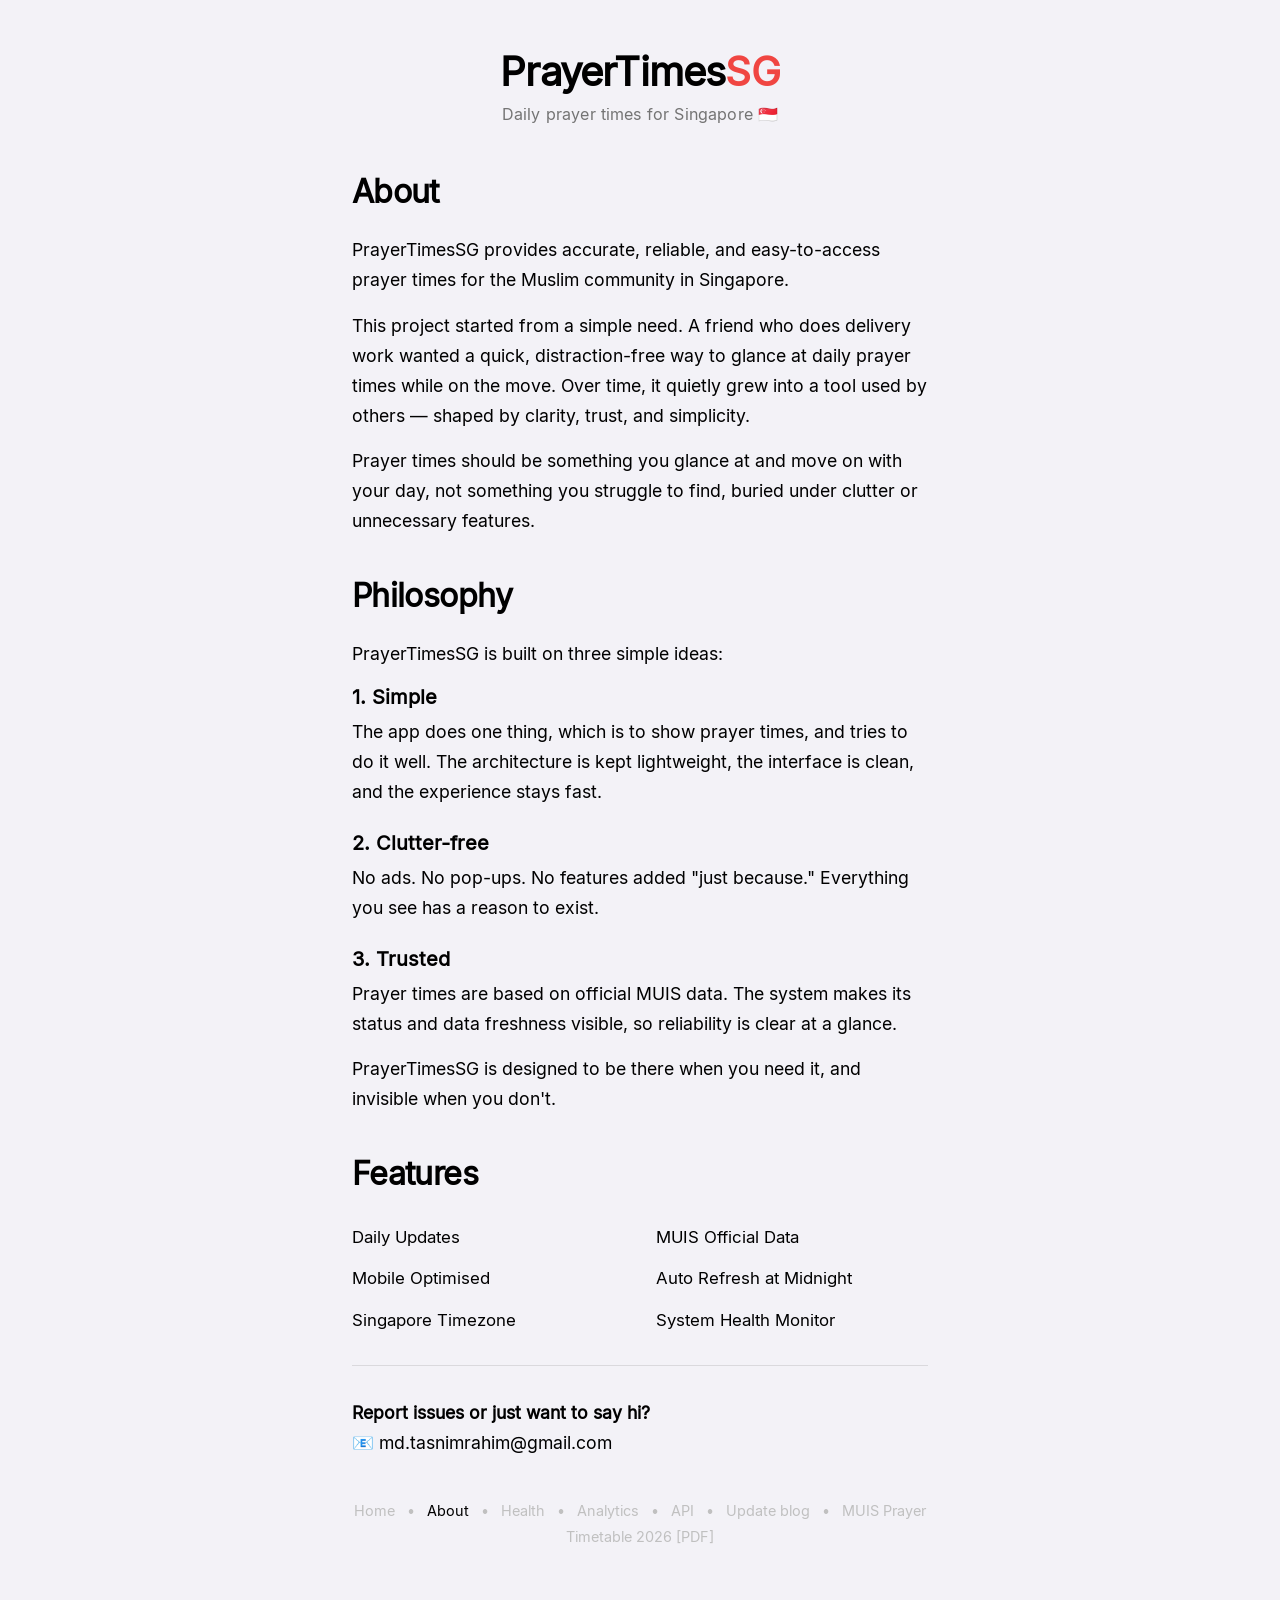
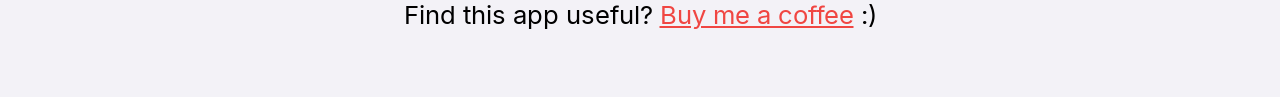
==== about.html @ 82bd1ba7 "git setup" ====
<!DOCTYPE html>
<html lang="en">
<head>
  <meta charset="UTF-8">
  <meta name="viewport" content="width=device-width, initial-scale=1.0">
  <title>About PrayerTimesSG | Ad-Free Singapore Muslim Prayer Times App</title>
  <meta name="description" content="Learn about PrayerTimesSG: a simple, ad-free prayer times app built for Singapore Muslims. Based on official MUIS data, designed for clarity and reliability.">
  
  <!-- Favicons -->
  <link rel="icon" type="image/x-icon" href="/favicon.ico">
  <link rel="icon" type="image/svg+xml" href="/favicon.svg">
  <link rel="icon" type="image/png" sizes="96x96" href="/favicon-96x96.png">
  <link rel="apple-touch-icon" sizes="180x180" href="/apple-touch-icon.png">
  <link rel="manifest" href="/site.webmanifest">
  <meta name="theme-color" content="#ffffff">
  <link rel="stylesheet" href="styles.css">
  <script src="https://tinylytics.app/embed/ZXsH-oBVTHiZp-DDNqx5.js" defer></script>
</head>
<body>
  <header class="header">
    <h1 class="title">
      <a href="index.html" class="title-link">PrayerTimes<span class="title-accent">SG</span></a>
    </h1>
    <p class="subtitle">Daily prayer times for Singapore 🇸🇬</p>
  </header>

  <main class="main">
    <article class="content-page-open">
      <section class="content-section">
        <h2 class="content-heading">About</h2>
        
        <p class="content-text">PrayerTimesSG provides accurate, reliable, and easy-to-access prayer times for the Muslim community in Singapore.</p>

        <p class="content-text">This project started from a simple need. A friend who does delivery work wanted a quick, distraction-free way to glance at daily prayer times while on the move. Over time, it quietly grew into a tool used by others — shaped by clarity, trust, and simplicity.</p>

        <p class="content-text">Prayer times should be something you glance at and move on with your day, not something you struggle to find, buried under clutter or unnecessary features.</p>
      </section>

      <section class="content-section">
        <h2 class="content-heading">Philosophy</h2>
        
        <p class="content-text">PrayerTimesSG is built on three simple ideas:</p>

        <div class="philosophy-item">
          <h3 class="philosophy-title">1. Simple</h3>
          <p class="content-text">The app does one thing, which is to show prayer times, and tries to do it well.
          The architecture is kept lightweight, the interface is clean, and the experience stays fast.</p>
        </div>

        <div class="philosophy-item">
          <h3 class="philosophy-title">2. Clutter-free</h3>
          <p class="content-text">No ads. No pop-ups. No features added "just because."
          Everything you see has a reason to exist.</p>
        </div>

        <div class="philosophy-item">
          <h3 class="philosophy-title">3. Trusted</h3>
          <p class="content-text">Prayer times are based on official MUIS data.
          The system makes its status and data freshness visible, so reliability is clear at a glance.</p>
        </div>

        <p class="content-text">PrayerTimesSG is designed to be there when you need it, and invisible when you don't.</p>
      </section>

      <section class="content-section">
        <h2 class="content-heading">Features</h2>
        
        <ul class="features-grid">
          <li class="feature-grid-item">Daily Updates</li>
          <li class="feature-grid-item">MUIS Official Data</li>
          <li class="feature-grid-item">Mobile Optimised</li>
          <li class="feature-grid-item">Auto Refresh at Midnight</li>
          <li class="feature-grid-item">Singapore Timezone</li>
          <li class="feature-grid-item">System Health Monitor</li>
        </ul>

        <p class="content-text contact-section">
          <strong>Report issues or just want to say hi?</strong><br>
          📧 <a href="mailto:md.tasnimrahim@gmail.com" class="email-link">md.tasnimrahim@gmail.com</a>
        </p>
      </section>
    </article>

    <nav class="footer-nav">
      <a href="index.html" class="nav-link">Home</a>
      <span class="nav-separator">•</span>
      <a href="about.html" class="nav-link active">About</a>
      <span class="nav-separator">•</span>
      <a href="health.html" class="nav-link">Health</a>
      <span class="nav-separator">•</span>
      <a href="https://tinylytics.app/public/BXTp9qxuuwQ3bisB6ohq" target="_blank" rel="noopener noreferrer" class="nav-link">Analytics</a>
      <span class="nav-separator">•</span>
      <a href="https://api.prayertimes.sg" target="_blank" rel="noopener noreferrer" class="nav-link">API</a>
      <span class="nav-separator">•</span>
      <a href="https://updates.prayertimes.sg" target="_blank" rel="noopener noreferrer" class="nav-link">Update blog</a>
      <span class="nav-separator">•</span>
      <a href="https://isomer-user-content.by.gov.sg/48/f989baef-c5eb-440e-b3bb-874626a0664e/Prayer%20timetable%202026.pdf" target="_blank" rel="noopener noreferrer" class="nav-link">MUIS Prayer Timetable 2026 [PDF]</a>
    </nav>

    <div class="support-section">
      <p class="support-text">Find this app useful? <a href="https://buymeacoffee.com/tasnimr" target="_blank" rel="noopener noreferrer" class="coffee-link">Buy me a coffee</a> :)</p>
    </div>
  </main>
</body>
</html>
---- styles.css ----
/* Inter font faces */
@font-face {
  font-family: 'Inter';
  src: url('fonts/Inter-ExtraLight.woff2') format('woff2');
  font-weight: 200;
  font-style: normal;
  font-display: swap;
}

@font-face {
  font-family: 'Inter';
  src: url('fonts/Inter-Light.woff2') format('woff2');
  font-weight: 300;
  font-style: normal;
  font-display: swap;
}

@font-face {
  font-family: 'Inter';
  src: url('fonts/Inter-Regular.woff2') format('woff2');
  font-weight: 400;
  font-style: normal;
  font-display: swap;
}

*,
*::before,
*::after {
  box-sizing: border-box;
}

:root {
  --color-black: #000000;
  --color-grey: #747474;
  --color-red: #f04642;
  --color-bg: #f3f2f7;
  --color-white: #ffffff;
  --border-color: rgba(116, 116, 116, 0.2);
}

body {
  margin: 0;
  min-height: 100vh;
  font-family: 'Inter', system-ui, sans-serif;
  background: var(--color-bg);
  color: var(--color-black);
  padding: 2rem 1rem 3rem;
  -webkit-font-smoothing: antialiased;
  -moz-osx-font-smoothing: grayscale;
}

/* Header */
.header {
  text-align: center;
  margin-bottom: 2.5rem;
}

.title {
  margin: 0 0 0.5rem;
  font-size: 1.85rem;
  font-weight: 600;
  letter-spacing: -0.02em;
  line-height: 1.2;
}

.title-link {
  color: var(--color-black);
  text-decoration: none;
  transition: opacity 0.2s ease;
}

.title-link:hover {
  opacity: 0.7;
}

.title-accent {
  color: var(--color-red);
}

.subtitle {
  margin: 0;
  font-size: 0.95rem;
  font-weight: 400;
  color: var(--color-grey);
  letter-spacing: 0.01em;
}

/* Main card */
.main {
  max-width: 28rem;
  margin: 0 auto;
}

.card {
  background: var(--color-white);
  border-radius: 20px;
  box-shadow: 0 4px 20px rgba(0, 0, 0, 0.06);
  padding: 1.5rem 1.25rem 1.75rem;
}

.card-dates {
  margin-bottom: 1.5rem;
  text-align: right;
}

.date-line {
  margin: 0;
  font-size: 1rem;
  line-height: 1.5;
}

.date-line + .date-line {
  margin-top: 0.05rem;
  font-size: 0.95rem;
  color: var(--color-grey);
}

/* Prayer list */
.prayer-list {
  list-style: none;
  margin: 0;
  padding: 0;
}

.prayer-item {
  display: flex;
  align-items: center;
  justify-content: space-between;
  padding: 1rem 0;
  border-bottom: 1px solid var(--border-color);
}

.prayer-item:last-child {
  border-bottom: none;
  padding-bottom: 0;
}

.prayer-item:first-child {
  padding-top: 0;
}

.prayer-time {
  display: flex;
  align-items: baseline;
  min-width: 9rem;
  justify-content: flex-start;
}

.prayer-time-value {
  font-size: 2.25rem;
  font-weight: 200;
  letter-spacing: -0.02em;
  line-height: 1.2;
  flex-shrink: 0;
  margin-right: 0.05em;
}

.prayer-time-period {
  font-size: 1.5rem;
  font-weight: 300;
  color: var(--color-grey);
  line-height: 1;
  margin-left: auto;
  text-align: right;
  width: 2.5rem;
  flex-shrink: 0;
}

.prayer-name {
  font-size: 0.95rem;
  font-weight: 400;
  color: var(--color-grey);
  letter-spacing: 0.01em;
}

/* Attribution */
.attribution {
  margin-top: 1.5rem;
  margin-bottom: 0;
  font-size: 0.7rem;
  color: var(--color-grey);
  text-align: center;
  line-height: 1.4;
}

.attribution-link {
  color: var(--color-black);
  text-decoration: none;
  font-weight: 400;
}

.attribution-link:hover {
  text-decoration: underline;
}

/* Server hint */
.server-hint {
  margin-top: 1rem;
  padding: 1rem;
  background: #f5f5f5;
  border-radius: 8px;
  font-size: 0.9rem;
  color: var(--color-grey);
  line-height: 1.6;
}

.server-hint code {
  background: #e8e8e8;
  padding: 0.15em 0.4em;
  border-radius: 4px;
  font-size: 0.9em;
}

/* Content pages (About, etc.) */
.content-page {
  background: var(--color-white);
  border-radius: 20px;
  box-shadow: 0 4px 20px rgba(0, 0, 0, 0.06);
  padding: 2rem 1.5rem;
  max-width: 100%;
}

.content-page-open {
  max-width: 100%;
  padding: 0;
}

.content-section {
  margin-bottom: 2.5rem;
}

.content-section:last-child {
  margin-bottom: 0;
}

.content-heading {
  margin: 0 0 1.25rem;
  font-size: 1.5rem;
  font-weight: 600;
  color: var(--color-black);
  letter-spacing: -0.02em;
}

.content-text {
  margin: 0 0 1rem;
  font-size: 1rem;
  font-weight: 400;
  color: var(--color-black);
  line-height: 1.7;
}

.content-text:last-child {
  margin-bottom: 0;
}

/* Philosophy section */
.philosophy-item {
  margin-bottom: 1.5rem;
}

.philosophy-item:last-of-type {
  margin-bottom: 1rem;
}

.philosophy-title {
  margin: 0 0 0.5rem;
  font-size: 1.1rem;
  font-weight: 600;
  color: var(--color-black);
}

/* Features grid */
.features-grid {
  list-style: none;
  margin: 1.5rem 0 0;
  padding: 0;
  display: grid;
  grid-template-columns: 1fr;
  gap: 0.75rem;
}

.feature-grid-item {
  font-size: 1rem;
  font-weight: 400;
  color: var(--color-black);
  padding: 0;
  line-height: 1.5;
}

/* Legacy features list (kept for backwards compatibility) */
.features-list {
  list-style: none;
  margin: 1.25rem 0;
  padding: 0;
}

.feature-item {
  display: flex;
  gap: 1rem;
  margin-bottom: 1.5rem;
  align-items: flex-start;
}

.feature-item:last-child {
  margin-bottom: 0;
}

.feature-icon {
  font-size: 1.5rem;
  flex-shrink: 0;
  line-height: 1;
}

.feature-content {
  font-size: 1rem;
  line-height: 1.6;
  color: var(--color-black);
}

.feature-content strong {
  font-weight: 600;
  display: block;
  margin-bottom: 0.25rem;
}

/* Contact section */
.contact-section {
  margin-top: 2rem;
  padding-top: 2rem;
  border-top: 1px solid var(--border-color);
}

.email-link {
  color: var(--color-black);
  text-decoration: none;
  font-weight: 400;
}

.email-link:hover {
  text-decoration: underline;
}

/* Footer navigation */
.footer-nav {
  margin-top: 2rem;
  text-align: center;
  font-size: 0.875rem;
  line-height: 1.8;
  font-weight: 400;
}

.nav-link {
  color: #c0c0c0;
  text-decoration: none;
  transition: color 0.2s ease;
}

.nav-link:hover {
  color: var(--color-black);
}

.nav-link.active {
  color: var(--color-black);
}

.nav-separator {
  color: #c0c0c0;
  margin: 0 0.5rem;
}

/* Support section */
.support-section {
  margin-top: 2.5rem;
  text-align: center;
}

.support-text {
  margin: 0;
  font-size: 1.5rem;
  font-weight: 400;
  color: var(--color-black);
  line-height: 1.4;
}

.coffee-link {
  color: var(--color-red);
  text-decoration: underline;
  font-weight: 400;
  transition: opacity 0.2s ease;
}

.coffee-link:hover {
  opacity: 0.8;
}

/* Responsive */
@media (max-width: 479px) {
  body {
    padding: 2rem 0.75rem 1rem;
  }

  .header {
    margin-bottom: 1.25rem;
  }

  .title {
    font-size: 1.5rem;
    margin-bottom: 0.25rem;
  }

  .subtitle {
    font-size: 0.85rem;
  }

  .card {
    padding: 1rem 0.875rem 1.125rem;
    border-radius: 16px;
  }

  .card-dates {
    margin-bottom: 1rem;
  }

  .date-line {
    font-size: 0.95rem;
  }

  .date-line + .date-line {
    font-size: 0.875rem;
  }

  .prayer-time {
    min-width: 10rem;
  }

  .prayer-time {
    min-width: 9.5rem;
  }

  .prayer-time-value {
    font-size: 3.25rem;
    margin-right: 0;
  }

  .prayer-time-period {
    font-size: 1.2rem;
    width: 2.2rem;
  }

  .prayer-name {
    font-size: 0.875rem;
  }

  .prayer-item {
    padding: 0.7rem 0;
  }

  .attribution {
    font-size: 0.6rem;
  }

  .footer-nav {
    margin-top: 1.5rem;
    font-size: 0.75rem;
    padding: 0 0.5rem;
  }

  .nav-separator {
    margin: 0 0.35rem;
  }

  .support-section {
    margin-top: 2rem;
  }

  .support-text {
    font-size: 1.05rem;
    padding: 0 0.5rem;
  }

  .content-page {
    padding: 1.5rem 1rem;
    border-radius: 16px;
  }

  .content-heading {
    font-size: 1.25rem;
    margin-bottom: 1rem;
  }

  .content-text {
    font-size: 0.95rem;
  }

  .philosophy-title {
    font-size: 1rem;
  }

  .feature-icon {
    font-size: 1.25rem;
  }

  .feature-content {
    font-size: 0.95rem;
  }

  .features-grid {
    gap: 0.6rem;
  }

  .feature-grid-item {
    font-size: 0.95rem;
  }
}

@media (min-width: 480px) {
  .title {
    font-size: 2rem;
  }

  .card {
    padding: 1.75rem 1.5rem 2rem;
  }

  .prayer-time-value {
    font-size: 2.1rem;
  }

  .content-page {
    padding: 1.75rem 1.5rem;
  }
}

@media (min-width: 768px) {
  body {
    padding: 3rem 2rem 4rem;
  }

  .main {
    max-width: 32rem;
  }

  .header {
    margin-bottom: 3rem;
  }

  .title {
    font-size: 2.25rem;
  }

  .subtitle {
    font-size: 1rem;
  }

  .card {
    padding: 2rem;
    border-radius: 24px;
    box-shadow: 0 6px 30px rgba(0, 0, 0, 0.08);
  }

  .date-line {
    font-size: 1.1rem;
  }

  .date-line + .date-line {
    font-size: 1rem;
  }

  .prayer-item {
    padding: 1.15rem 0;
  }

  .prayer-time-value {
    font-size: 2.75rem;
  }

  .prayer-name {
    font-size: 1rem;
  }

  .footer-nav {
    margin-top: 2.5rem;
    font-size: 0.9rem;
  }

  .support-section {
    margin-top: 3rem;
  }

  .support-text {
    font-size: 1.6rem;
  }

  .content-page {
    padding: 2.5rem 2rem;
    border-radius: 24px;
    box-shadow: 0 6px 30px rgba(0, 0, 0, 0.08);
  }

  .content-heading {
    font-size: 1.75rem;
    margin-bottom: 1.5rem;
  }

  .content-text {
    font-size: 1.05rem;
  }

  .philosophy-title {
    font-size: 1.15rem;
  }

  .feature-icon {
    font-size: 1.75rem;
  }

  .feature-content {
    font-size: 1.05rem;
  }

  .features-grid {
    grid-template-columns: repeat(2, 1fr);
    gap: 1rem 2rem;
    margin-top: 2rem;
  }

  .feature-grid-item {
    font-size: 1.05rem;
  }
}

@media (min-width: 1024px) {
  .main {
    max-width: 36rem;
  }

  .title {
    font-size: 2.5rem;
  }

  .card {
    padding: 2.5rem 3rem;
  }

  .prayer-time-value {
    font-size: 3.25rem;
  }

  .content-page {
    padding: 3rem 3.5rem;
  }

  .content-heading {
    font-size: 2rem;
  }

  .content-text {
    font-size: 1.1rem;
  }

  .philosophy-title {
    font-size: 1.25rem;
  }
}
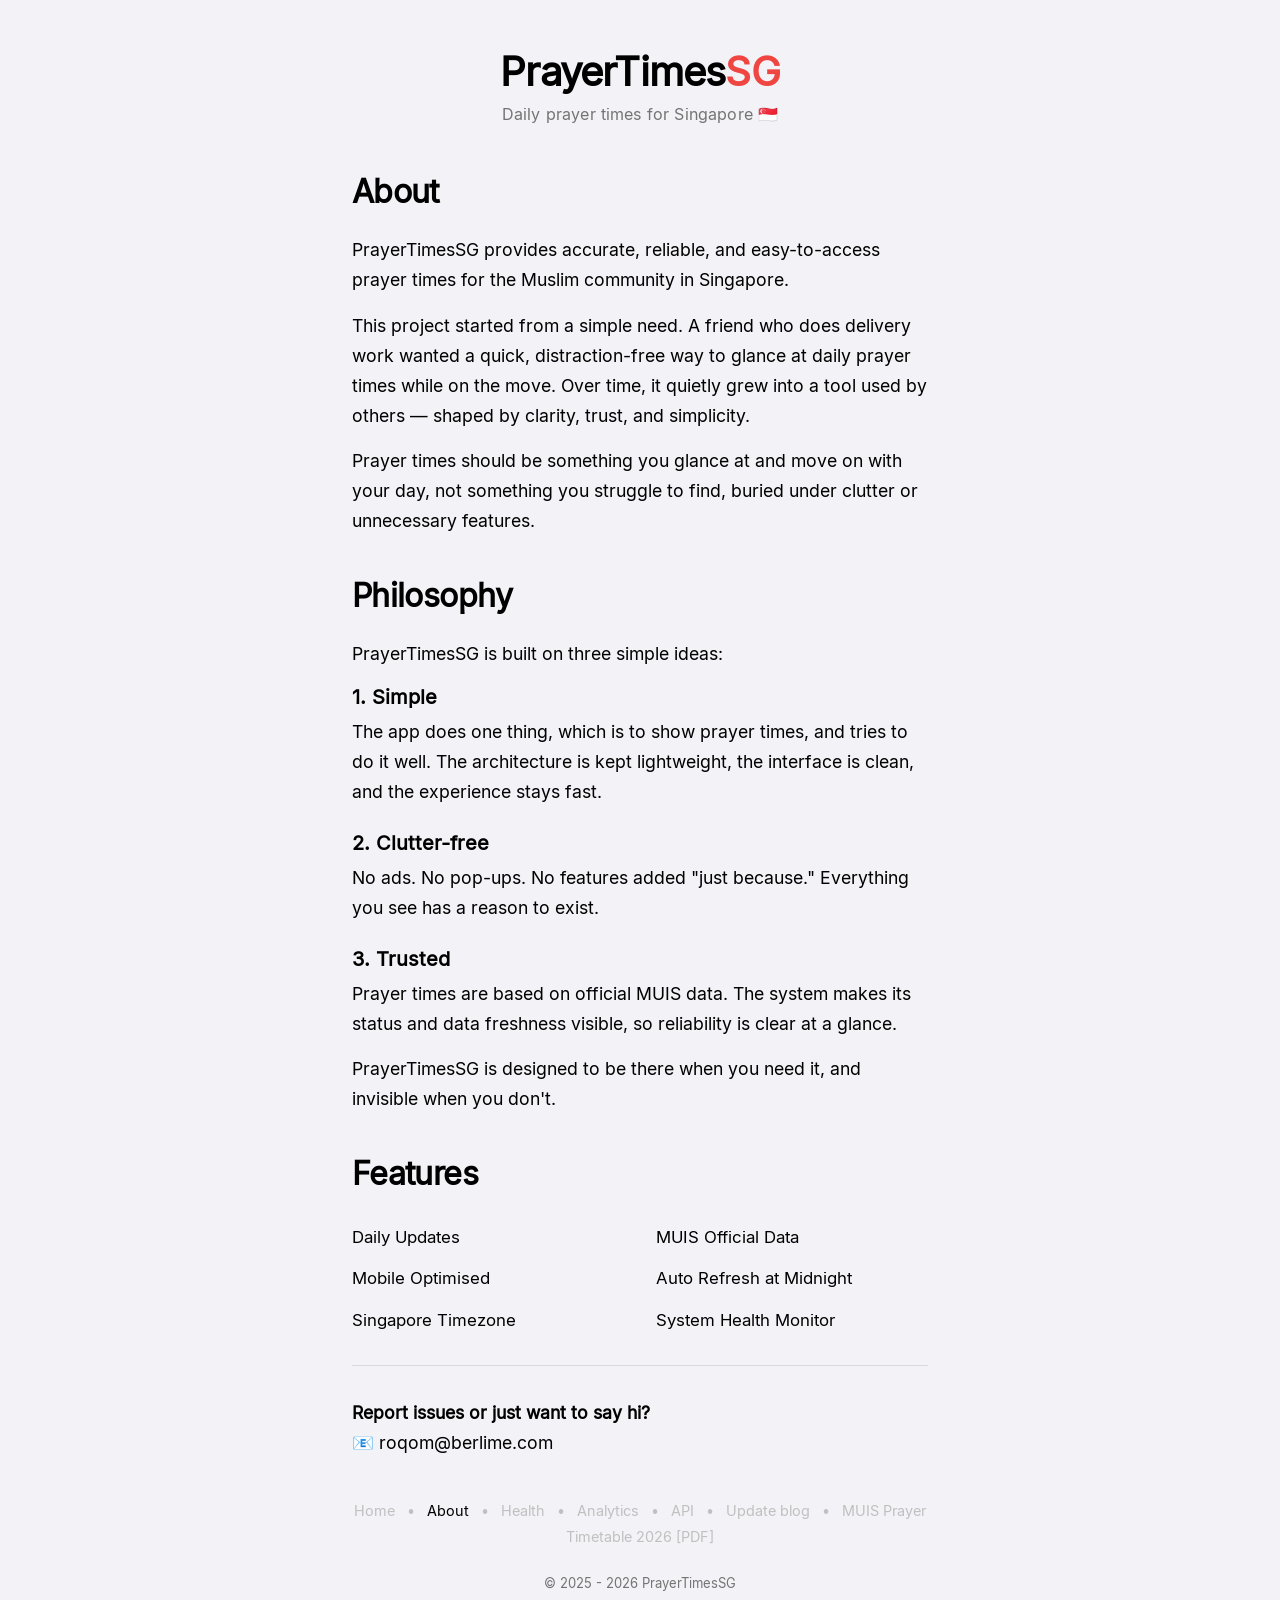
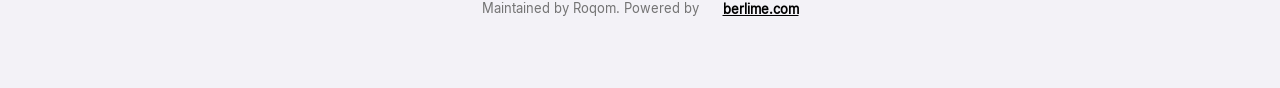
==== commit a1c21c48: "Update site footer and contact email" ====
--- a/about.html
+++ b/about.html
@@ -76,7 +76,7 @@
 
         <p class="content-text contact-section">
           <strong>Report issues or just want to say hi?</strong><br>
-          📧 <a href="mailto:md.tasnimrahim@gmail.com" class="email-link">md.tasnimrahim@gmail.com</a>
+          📧 <a href="mailto:roqom@berlime.com" class="email-link">roqom@berlime.com</a>
         </p>
       </section>
     </article>
@@ -96,10 +96,17 @@
       <span class="nav-separator">•</span>
       <a href="https://isomer-user-content.by.gov.sg/48/f989baef-c5eb-440e-b3bb-874626a0664e/Prayer%20timetable%202026.pdf" target="_blank" rel="noopener noreferrer" class="nav-link">MUIS Prayer Timetable 2026 [PDF]</a>
     </nav>
-
-    <div class="support-section">
-      <p class="support-text">Find this app useful? <a href="https://buymeacoffee.com/tasnimr" target="_blank" rel="noopener noreferrer" class="coffee-link">Buy me a coffee</a> :)</p>
-    </div>
   </main>
+  <footer class="site-footer">
+    <p>© 2025 - <span id="copyright-year">2026</span> PrayerTimesSG</p>
+    <p>
+      Maintained by Roqom. Powered by
+      <a href="https://berlime.com/" class="site-footer-link">
+        <img src="https://www.google.com/s2/favicons?domain=berlime.com&amp;sz=64" alt="" width="16" height="16">
+        <strong>berlime.com</strong>
+      </a>
+    </p>
+  </footer>
+  <script src="footer.js"></script>
 </body>
 </html>
--- a/styles.css
+++ b/styles.css
@@ -368,29 +368,24 @@
   margin: 0 0.5rem;
 }
 
-/* Support section */
-.support-section {
-  margin-top: 2.5rem;
+.site-footer {
+  margin-top: 1.5rem;
   text-align: center;
-}
-
-.support-text {
-  margin: 0;
-  font-size: 1.5rem;
-  font-weight: 400;
-  color: var(--color-black);
-  line-height: 1.4;
-}
-
-.coffee-link {
-  color: var(--color-red);
-  text-decoration: underline;
-  font-weight: 400;
-  transition: opacity 0.2s ease;
-}
-
-.coffee-link:hover {
-  opacity: 0.8;
+  color: var(--color-grey);
+  font-size: 0.8125rem;
+  line-height: 1.6;
+}
+
+.site-footer p {
+  margin: 0.25rem 0;
+}
+
+.site-footer-link {
+  display: inline-flex;
+  align-items: center;
+  gap: 0.25rem;
+  vertical-align: middle;
+  color: var(--color-black);
 }
 
 /* Responsive */
@@ -469,15 +464,6 @@
     margin: 0 0.35rem;
   }
 
-  .support-section {
-    margin-top: 2rem;
-  }
-
-  .support-text {
-    font-size: 1.05rem;
-    padding: 0 0.5rem;
-  }
-
   .content-page {
     padding: 1.5rem 1rem;
     border-radius: 16px;
@@ -583,14 +569,6 @@
     font-size: 0.9rem;
   }
 
-  .support-section {
-    margin-top: 3rem;
-  }
-
-  .support-text {
-    font-size: 1.6rem;
-  }
-
   .content-page {
     padding: 2.5rem 2rem;
     border-radius: 24px;
